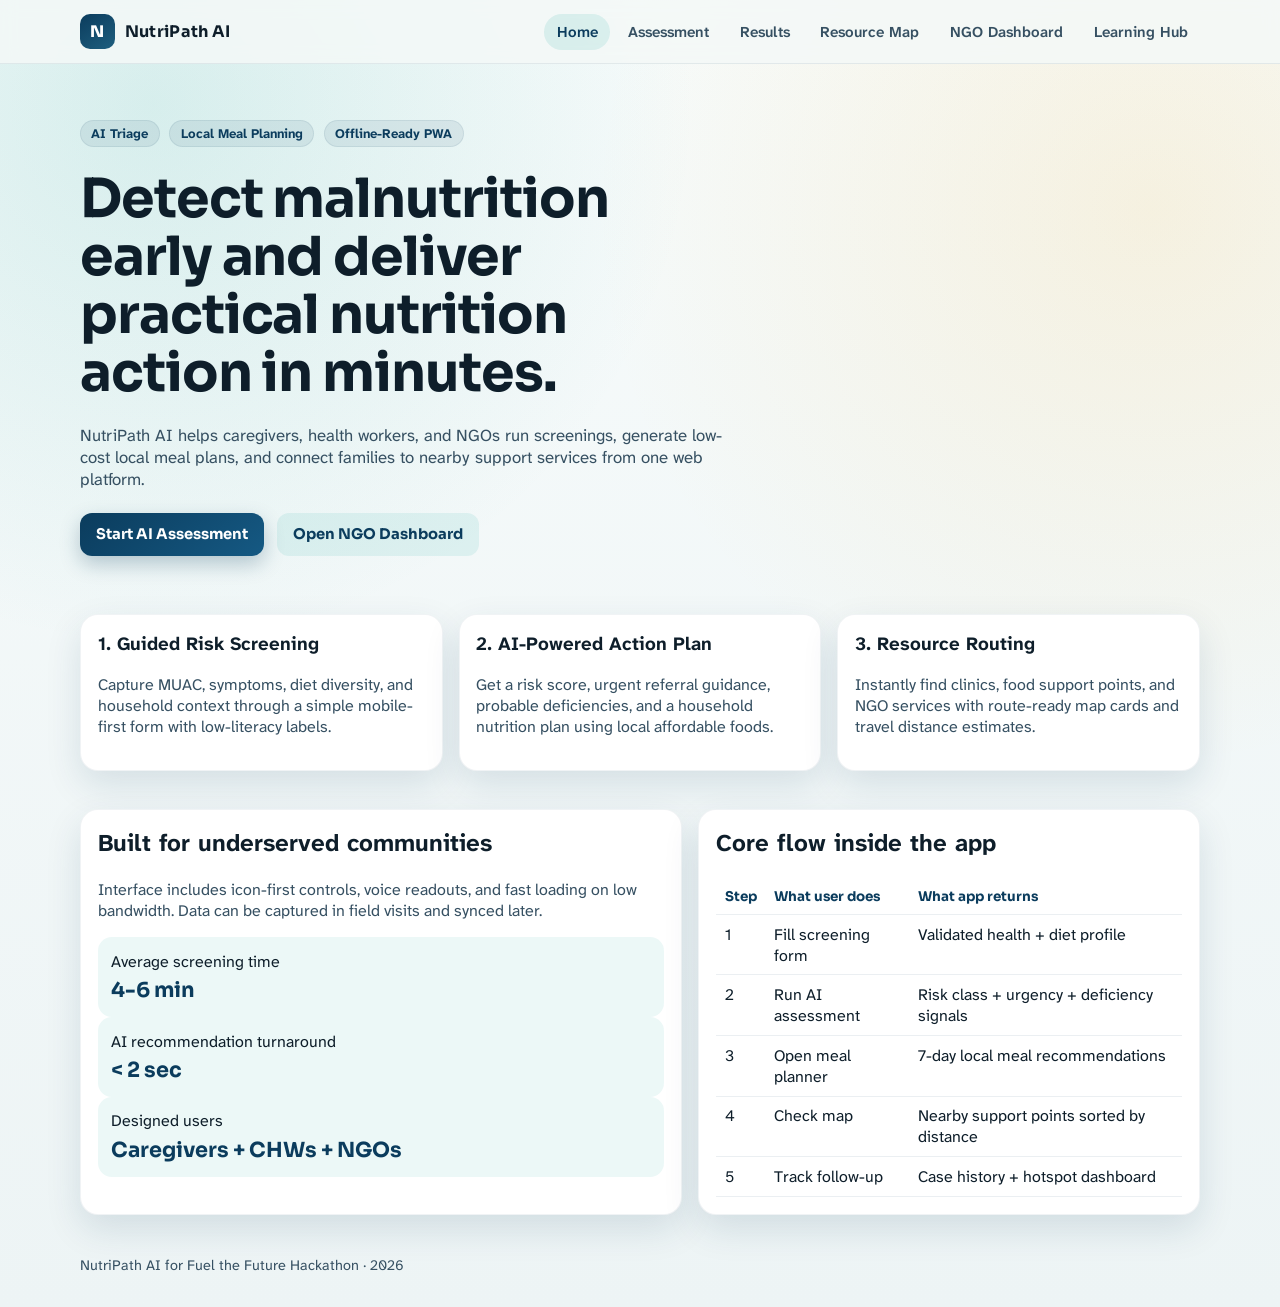
==== index.html @ 965dfe62 "Initial commit: NutriPath AI web app" ====
<!doctype html>
<html lang="en">
  <head>
    <meta charset="UTF-8" />
    <meta name="viewport" content="width=device-width, initial-scale=1.0" />
    <meta name="theme-color" content="#0b3c5d" />
    <title>NutriPath AI | Fuel the Future</title>
    <link rel="manifest" href="./manifest.webmanifest" />
    <link rel="stylesheet" href="./styles.css" />
  </head>
  <body data-page="home">
    <header class="topbar">
      <div class="container nav">
        <a class="brand" href="./index.html">
          <span class="brand-mark">N</span>
          <span>NutriPath AI</span>
        </a>
        <nav class="nav-links" aria-label="Primary navigation">
          <a class="nav-link" data-nav="home" href="./index.html">Home</a>
          <a class="nav-link" data-nav="assessment" href="./assessment.html">Assessment</a>
          <a class="nav-link" data-nav="results" href="./results.html">Results</a>
          <a class="nav-link" data-nav="map" href="./map.html">Resource Map</a>
          <a class="nav-link" data-nav="dashboard" href="./dashboard.html">NGO Dashboard</a>
          <a class="nav-link" data-nav="learn" href="./learn.html">Learning Hub</a>
        </nav>
      </div>
    </header>

    <main class="container">
      <section class="hero">
        <div class="badges">
          <span class="badge">AI Triage</span>
          <span class="badge">Local Meal Planning</span>
          <span class="badge">Offline-Ready PWA</span>
        </div>
        <h1>Detect malnutrition early and deliver practical nutrition action in minutes.</h1>
        <p>
          NutriPath AI helps caregivers, health workers, and NGOs run screenings, generate low-cost local meal
          plans, and connect families to nearby support services from one web platform.
        </p>
        <div class="cta-row">
          <a class="btn btn-primary" href="./assessment.html">Start AI Assessment</a>
          <a class="btn btn-secondary" href="./dashboard.html">Open NGO Dashboard</a>
        </div>
      </section>

      <section class="section grid-3">
        <article class="card feature-card">
          <h3>1. Guided Risk Screening</h3>
          <p>
            Capture MUAC, symptoms, diet diversity, and household context through a simple mobile-first form with low-literacy labels.
          </p>
        </article>
        <article class="card feature-card">
          <h3>2. AI-Powered Action Plan</h3>
          <p>
            Get a risk score, urgent referral guidance, probable deficiencies, and a household nutrition plan using local affordable foods.
          </p>
        </article>
        <article class="card feature-card">
          <h3>3. Resource Routing</h3>
          <p>
            Instantly find clinics, food support points, and NGO services with route-ready map cards and travel distance estimates.
          </p>
        </article>
      </section>

      <section class="section grid-2">
        <article class="card">
          <h2>Built for underserved communities</h2>
          <p class="subtle">
            Interface includes icon-first controls, voice readouts, and fast loading on low bandwidth. Data can be captured in field visits and synced later.
          </p>
          <div class="kpi">
            <span>Average screening time</span>
            <strong>4-6 min</strong>
          </div>
          <div class="kpi">
            <span>AI recommendation turnaround</span>
            <strong>&lt; 2 sec</strong>
          </div>
          <div class="kpi">
            <span>Designed users</span>
            <strong>Caregivers + CHWs + NGOs</strong>
          </div>
        </article>

        <article class="card">
          <h2>Core flow inside the app</h2>
          <table class="table" aria-label="Core app flow">
            <thead>
              <tr>
                <th>Step</th>
                <th>What user does</th>
                <th>What app returns</th>
              </tr>
            </thead>
            <tbody>
              <tr>
                <td>1</td>
                <td>Fill screening form</td>
                <td>Validated health + diet profile</td>
              </tr>
              <tr>
                <td>2</td>
                <td>Run AI assessment</td>
                <td>Risk class + urgency + deficiency signals</td>
              </tr>
              <tr>
                <td>3</td>
                <td>Open meal planner</td>
                <td>7-day local meal recommendations</td>
              </tr>
              <tr>
                <td>4</td>
                <td>Check map</td>
                <td>Nearby support points sorted by distance</td>
              </tr>
              <tr>
                <td>5</td>
                <td>Track follow-up</td>
                <td>Case history + hotspot dashboard</td>
              </tr>
            </tbody>
          </table>
        </article>
      </section>
    </main>

    <footer class="container footer">NutriPath AI for Fuel the Future Hackathon · <span id="year"></span></footer>

    <script src="./app.js"></script>
  </body>
</html>
---- styles.css ----
@import url('https://fonts.googleapis.com/css2?family=Sora:wght@400;600;700;800&family=Atkinson+Hyperlegible+Next:wght@400;500;700&display=swap');

:root {
  --bg: #f4f8f7;
  --surface: #ffffff;
  --ink: #0e1e2a;
  --ink-soft: #365062;
  --primary: #0b3c5d;
  --accent: #17a398;
  --warn: #f4b942;
  --danger: #e63946;
  --success: #11825f;
  --radius-lg: 18px;
  --radius-md: 12px;
  --shadow: 0 14px 36px rgba(11, 60, 93, 0.12);
}

* {
  box-sizing: border-box;
}

body {
  margin: 0;
  font-family: "Atkinson Hyperlegible Next", sans-serif;
  background:
    radial-gradient(circle at 12% 8%, rgba(23, 163, 152, 0.14), transparent 33%),
    radial-gradient(circle at 90% 16%, rgba(244, 185, 66, 0.14), transparent 35%),
    linear-gradient(180deg, #f7fbfb 0%, #edf4f5 100%);
  color: var(--ink);
  min-height: 100vh;
}

a {
  color: inherit;
  text-decoration: none;
}

img {
  max-width: 100%;
}

.container {
  width: min(1120px, 92vw);
  margin: 0 auto;
}

.topbar {
  position: sticky;
  top: 0;
  z-index: 20;
  backdrop-filter: blur(8px);
  background: rgba(244, 248, 247, 0.86);
  border-bottom: 1px solid rgba(11, 60, 93, 0.08);
}

.nav {
  display: flex;
  align-items: center;
  justify-content: space-between;
  padding: 0.85rem 0;
  gap: 1rem;
}

.brand {
  display: flex;
  align-items: center;
  gap: 0.6rem;
  font-family: Sora, sans-serif;
  font-weight: 700;
  letter-spacing: 0.02em;
}

.brand-mark {
  width: 35px;
  height: 35px;
  border-radius: 10px;
  background: linear-gradient(145deg, var(--primary), #1f5f7f);
  display: grid;
  place-items: center;
  color: #fff;
  font-weight: 800;
}

.nav-links {
  display: flex;
  gap: 0.35rem;
  flex-wrap: wrap;
}

.nav-link {
  padding: 0.5rem 0.78rem;
  border-radius: 999px;
  color: var(--ink-soft);
  font-weight: 600;
  font-size: 0.94rem;
}

.nav-link.active,
.nav-link:hover {
  background: rgba(23, 163, 152, 0.12);
  color: var(--primary);
}

.hero {
  padding: 3.5rem 0 2.4rem;
  display: grid;
  gap: 1.4rem;
}

.hero h1,
.page-title {
  font-family: Sora, sans-serif;
  line-height: 1.08;
  margin: 0;
  letter-spacing: -0.02em;
}

.hero h1 {
  font-size: clamp(2rem, 4.2vw, 3.4rem);
  max-width: 16ch;
}

.hero p {
  font-size: 1.05rem;
  color: var(--ink-soft);
  margin: 0;
  max-width: 60ch;
}

.cta-row {
  display: flex;
  gap: 0.8rem;
  flex-wrap: wrap;
}

.btn {
  border: 0;
  cursor: pointer;
  display: inline-flex;
  align-items: center;
  justify-content: center;
  gap: 0.45rem;
  border-radius: 12px;
  padding: 0.8rem 1rem;
  font-weight: 700;
  font-family: Sora, sans-serif;
  font-size: 0.92rem;
  transition: transform 0.16s ease, box-shadow 0.16s ease;
}

.btn:hover {
  transform: translateY(-1px);
}

.btn-primary {
  background: linear-gradient(140deg, var(--primary), #155983);
  color: #fff;
  box-shadow: 0 8px 20px rgba(11, 60, 93, 0.26);
}

.btn-secondary {
  background: rgba(23, 163, 152, 0.1);
  color: var(--primary);
}

.btn-danger {
  background: var(--danger);
  color: #fff;
}

.badges {
  display: flex;
  gap: 0.6rem;
  flex-wrap: wrap;
}

.badge {
  background: rgba(11, 60, 93, 0.08);
  color: var(--primary);
  border: 1px solid rgba(11, 60, 93, 0.08);
  border-radius: 999px;
  padding: 0.25rem 0.65rem;
  font-size: 0.82rem;
  font-weight: 700;
}

.grid-3 {
  display: grid;
  grid-template-columns: repeat(3, minmax(0, 1fr));
  gap: 1rem;
}

.grid-2 {
  display: grid;
  grid-template-columns: 1.2fr 1fr;
  gap: 1rem;
}

.card {
  background: var(--surface);
  border-radius: var(--radius-lg);
  padding: 1.05rem;
  box-shadow: var(--shadow);
  border: 1px solid rgba(11, 60, 93, 0.06);
}

.feature-card h3,
h2,
h3,
h4 {
  margin-top: 0;
}

.feature-card p,
.small-text,
.subtle {
  color: var(--ink-soft);
}

.kpi {
  display: grid;
  gap: 0.35rem;
  border-radius: 14px;
  padding: 0.85rem;
  background: rgba(23, 163, 152, 0.08);
}

.kpi strong {
  font-family: Sora, sans-serif;
  font-size: 1.3rem;
  color: var(--primary);
}

.section {
  padding: 1.2rem 0;
}

.page-header {
  padding: 2.2rem 0 0.8rem;
}

.page-title {
  font-size: clamp(1.7rem, 3.2vw, 2.4rem);
}

.page-desc {
  color: var(--ink-soft);
  max-width: 62ch;
}

.form-grid {
  display: grid;
  grid-template-columns: repeat(2, minmax(0, 1fr));
  gap: 0.9rem;
}

.field {
  display: grid;
  gap: 0.35rem;
}

.field label {
  font-weight: 700;
  color: var(--primary);
}

input,
select,
textarea {
  width: 100%;
  border-radius: 10px;
  border: 1px solid rgba(11, 60, 93, 0.18);
  background: #fff;
  padding: 0.62rem 0.75rem;
  font: inherit;
  color: var(--ink);
}

input:focus,
select:focus,
textarea:focus {
  outline: 2px solid rgba(23, 163, 152, 0.26);
  border-color: var(--accent);
}

.checkbox-grid {
  display: grid;
  grid-template-columns: repeat(3, minmax(0, 1fr));
  gap: 0.45rem;
}

.checkbox-item {
  display: flex;
  align-items: center;
  gap: 0.45rem;
  border: 1px solid rgba(11, 60, 93, 0.12);
  border-radius: 10px;
  padding: 0.5rem;
  background: #fff;
}

.checkbox-item input {
  width: auto;
}

.progress {
  height: 10px;
  border-radius: 999px;
  background: rgba(11, 60, 93, 0.1);
  overflow: hidden;
}

.progress > span {
  display: block;
  height: 100%;
  border-radius: inherit;
  background: linear-gradient(90deg, var(--accent), #34b9ac);
  width: 0;
  transition: width 0.2s ease;
}

.alert {
  border-radius: 12px;
  padding: 0.85rem;
  border: 1px solid rgba(11, 60, 93, 0.1);
}

.alert-danger {
  background: rgba(230, 57, 70, 0.1);
  border-color: rgba(230, 57, 70, 0.3);
}

.alert-warn {
  background: rgba(244, 185, 66, 0.15);
  border-color: rgba(244, 185, 66, 0.35);
}

.alert-success {
  background: rgba(17, 130, 95, 0.1);
  border-color: rgba(17, 130, 95, 0.3);
}

.risk-ring {
  width: 140px;
  aspect-ratio: 1;
  border-radius: 50%;
  display: grid;
  place-items: center;
  margin: 0 auto;
  background:
    radial-gradient(circle closest-side, #fff 78%, transparent 79% 100%),
    conic-gradient(var(--ring-color, var(--accent)) calc(var(--ring-progress, 0) * 1%), rgba(11, 60, 93, 0.13) 0);
}

.risk-ring strong {
  font-family: Sora, sans-serif;
  font-size: 1.55rem;
  color: var(--primary);
}

.table {
  width: 100%;
  border-collapse: collapse;
}

.table th,
.table td {
  padding: 0.55rem;
  text-align: left;
  border-bottom: 1px solid rgba(11, 60, 93, 0.08);
  vertical-align: top;
}

.table th {
  color: var(--primary);
  font-family: Sora, sans-serif;
  font-size: 0.84rem;
}

.map-shell {
  display: grid;
  grid-template-columns: 330px 1fr;
  gap: 1rem;
}

#resource-map {
  height: 500px;
  border-radius: var(--radius-lg);
  overflow: hidden;
  border: 1px solid rgba(11, 60, 93, 0.08);
}

.resource-list {
  display: grid;
  gap: 0.6rem;
  max-height: 500px;
  overflow: auto;
}

.resource-item {
  border: 1px solid rgba(11, 60, 93, 0.1);
  border-radius: 10px;
  padding: 0.7rem;
  background: #fff;
}

.tag {
  display: inline-block;
  font-size: 0.74rem;
  padding: 0.2rem 0.5rem;
  border-radius: 999px;
  background: rgba(23, 163, 152, 0.14);
  color: var(--primary);
  margin-right: 0.3rem;
}

.metric-grid {
  display: grid;
  grid-template-columns: repeat(4, minmax(0, 1fr));
  gap: 0.75rem;
}

.metric {
  background: #fff;
  border-radius: 12px;
  padding: 0.8rem;
  border: 1px solid rgba(11, 60, 93, 0.08);
}

.metric span {
  color: var(--ink-soft);
  font-size: 0.84rem;
}

.metric strong {
  display: block;
  margin-top: 0.2rem;
  font-family: Sora, sans-serif;
  color: var(--primary);
  font-size: 1.35rem;
}

.lesson-grid {
  display: grid;
  grid-template-columns: repeat(3, minmax(0, 1fr));
  gap: 1rem;
}

.lesson-card {
  border-radius: 14px;
  padding: 1rem;
  border: 1px solid rgba(11, 60, 93, 0.1);
  background: #fff;
}

.footer {
  padding: 1.4rem 0 2rem;
  color: var(--ink-soft);
  font-size: 0.9rem;
}

.hide {
  display: none !important;
}

@media (max-width: 980px) {
  .grid-3,
  .lesson-grid,
  .metric-grid,
  .checkbox-grid,
  .form-grid {
    grid-template-columns: repeat(2, minmax(0, 1fr));
  }

  .grid-2,
  .map-shell {
    grid-template-columns: 1fr;
  }

  #resource-map {
    height: 380px;
  }
}

@media (max-width: 680px) {
  .grid-3,
  .lesson-grid,
  .metric-grid,
  .checkbox-grid,
  .form-grid {
    grid-template-columns: 1fr;
  }

  .hero {
    padding-top: 2.5rem;
  }

  .nav {
    align-items: flex-start;
    flex-direction: column;
  }

  .nav-links {
    width: 100%;
    overflow-x: auto;
    padding-bottom: 0.2rem;
    flex-wrap: nowrap;
  }
}
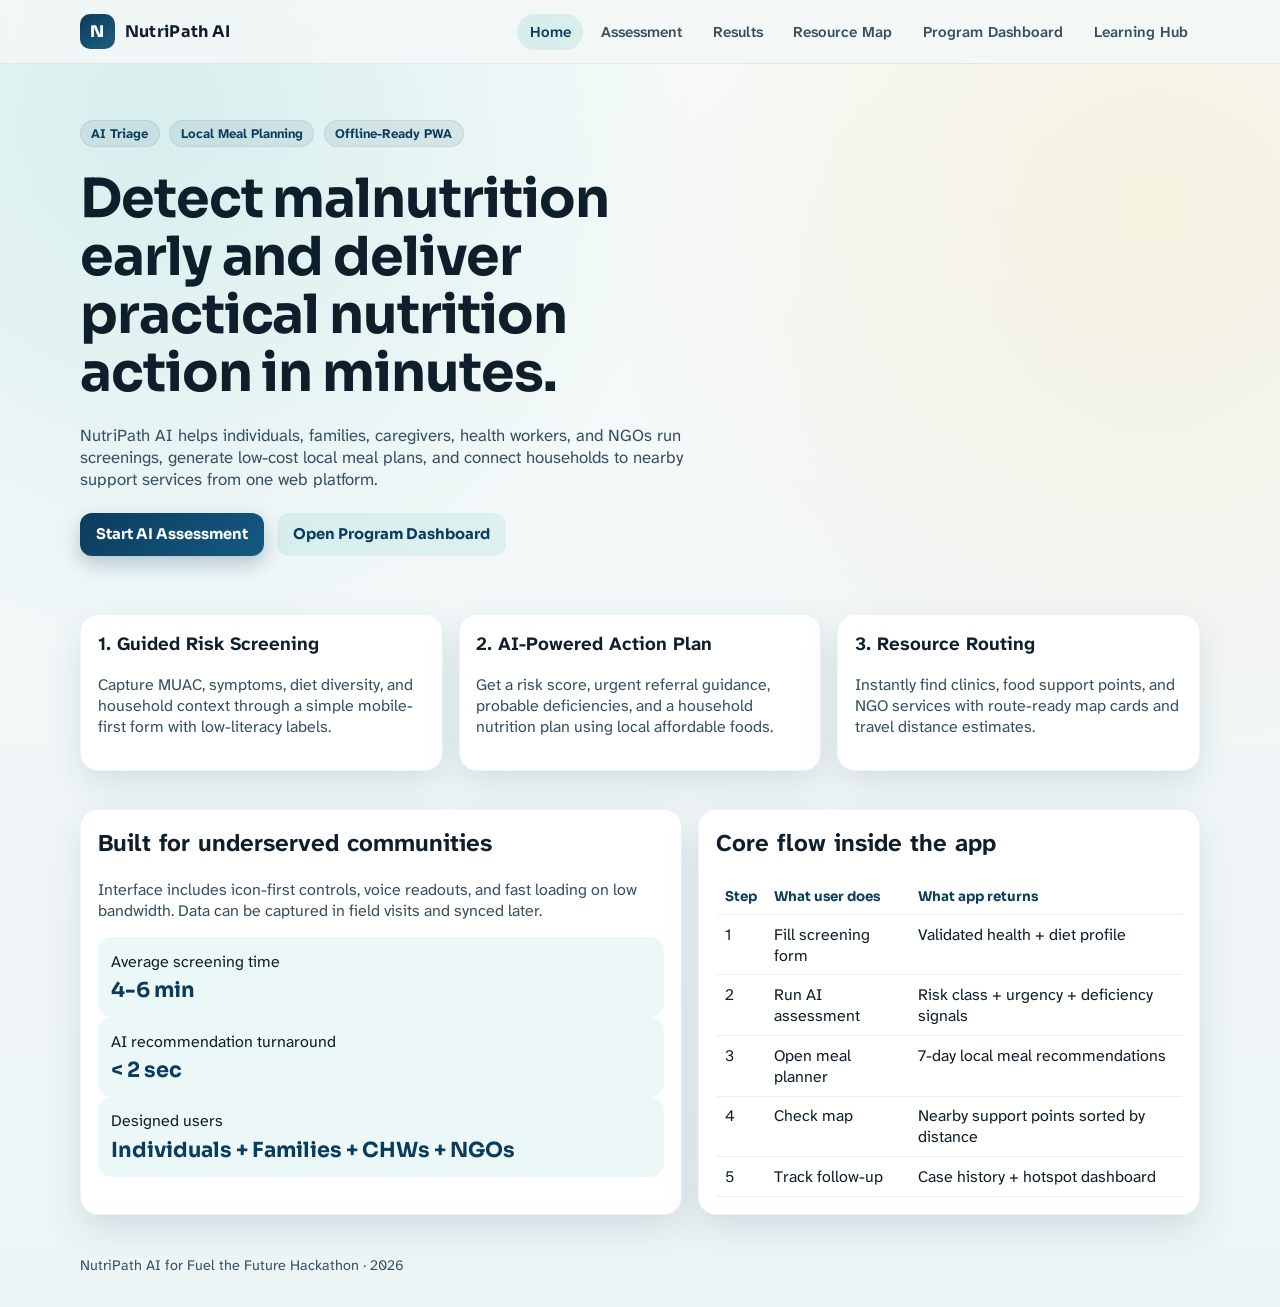
==== commit 09bec499: "Make app clearly inclusive for individuals/families + rename dashboard copy" ====
--- a/index.html
+++ b/index.html
@@ -20,7 +20,7 @@
           <a class="nav-link" data-nav="assessment" href="./assessment.html">Assessment</a>
           <a class="nav-link" data-nav="results" href="./results.html">Results</a>
           <a class="nav-link" data-nav="map" href="./map.html">Resource Map</a>
-          <a class="nav-link" data-nav="dashboard" href="./dashboard.html">NGO Dashboard</a>
+          <a class="nav-link" data-nav="dashboard" href="./dashboard.html">Program Dashboard</a>
           <a class="nav-link" data-nav="learn" href="./learn.html">Learning Hub</a>
         </nav>
       </div>
@@ -35,12 +35,12 @@
         </div>
         <h1>Detect malnutrition early and deliver practical nutrition action in minutes.</h1>
         <p>
-          NutriPath AI helps caregivers, health workers, and NGOs run screenings, generate low-cost local meal
-          plans, and connect families to nearby support services from one web platform.
+          NutriPath AI helps individuals, families, caregivers, health workers, and NGOs run screenings, generate
+          low-cost local meal plans, and connect households to nearby support services from one web platform.
         </p>
         <div class="cta-row">
           <a class="btn btn-primary" href="./assessment.html">Start AI Assessment</a>
-          <a class="btn btn-secondary" href="./dashboard.html">Open NGO Dashboard</a>
+          <a class="btn btn-secondary" href="./dashboard.html">Open Program Dashboard</a>
         </div>
       </section>
 
@@ -81,7 +81,7 @@
           </div>
           <div class="kpi">
             <span>Designed users</span>
-            <strong>Caregivers + CHWs + NGOs</strong>
+            <strong>Individuals + Families + CHWs + NGOs</strong>
           </div>
         </article>
 
--- a/styles.css
+++ b/styles.css
@@ -28,6 +28,7 @@
     linear-gradient(180deg, #f7fbfb 0%, #edf4f5 100%);
   color: var(--ink);
   min-height: 100vh;
+  overflow-x: hidden;
 }
 
 a {
@@ -40,7 +41,7 @@
 }
 
 .container {
-  width: min(1120px, 92vw);
+  width: min(1120px, calc(100% - 2.2rem));
   margin: 0 auto;
 }
 
@@ -232,7 +233,7 @@
 }
 
 .section {
-  padding: 1.2rem 0;
+  padding-block: 1.2rem;
 }
 
 .page-header {
@@ -257,6 +258,7 @@
 .field {
   display: grid;
   gap: 0.35rem;
+  min-width: 0;
 }
 
 .field label {
@@ -276,6 +278,10 @@
   color: var(--ink);
 }
 
+input[list]::-webkit-calendar-picker-indicator {
+  opacity: 0.72;
+}
+
 input:focus,
 select:focus,
 textarea:focus {
@@ -287,6 +293,21 @@
   display: grid;
   grid-template-columns: repeat(3, minmax(0, 1fr));
   gap: 0.45rem;
+}
+
+.scroll-grid {
+  max-height: 330px;
+  overflow: auto;
+  padding-right: 0.35rem;
+}
+
+.search-row {
+  margin: 0.55rem 0 0.7rem;
+}
+
+.field-hint {
+  font-size: 0.82rem;
+  color: var(--ink-soft);
 }
 
 .checkbox-item {
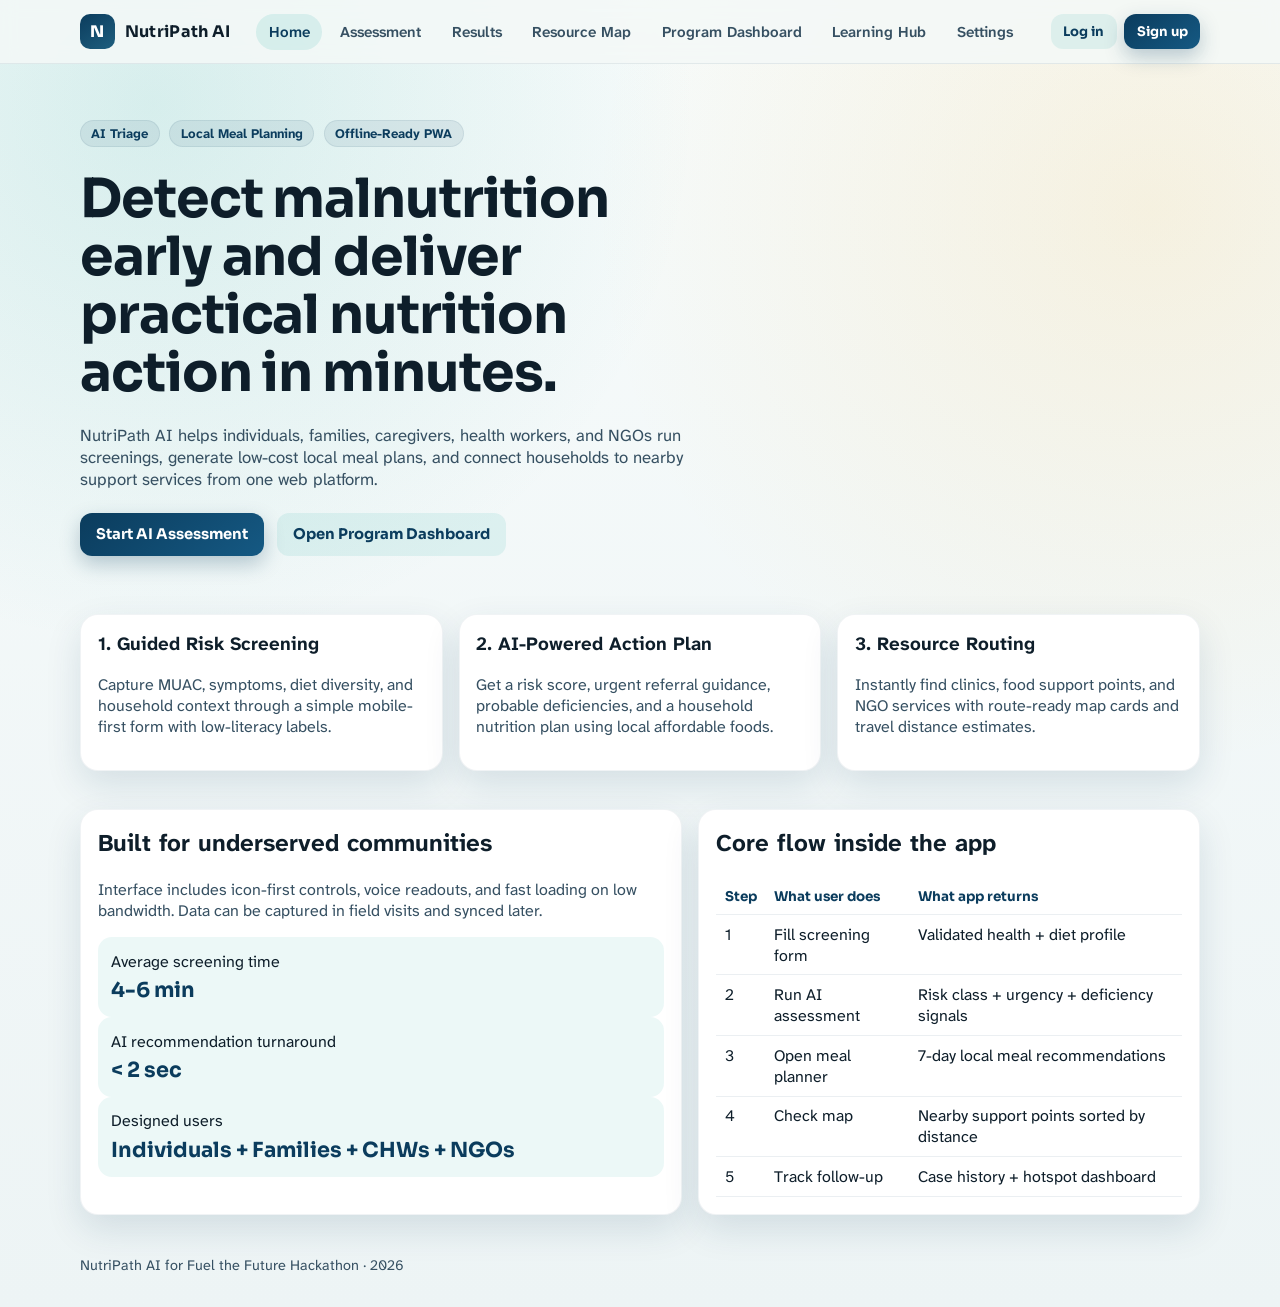
==== commit 740dc5b6: "Fix full language translation across UI and dynamic content" ====
--- a/index.html
+++ b/index.html
@@ -8,7 +8,7 @@
     <link rel="manifest" href="./manifest.webmanifest" />
     <link rel="stylesheet" href="./styles.css" />
   </head>
-  <body data-page="home">
+  <body data-page="home" data-title-key="title_home">
     <header class="topbar">
       <div class="container nav">
         <a class="brand" href="./index.html">
@@ -29,37 +29,37 @@
     <main class="container">
       <section class="hero">
         <div class="badges">
-          <span class="badge">AI Triage</span>
-          <span class="badge">Local Meal Planning</span>
-          <span class="badge">Offline-Ready PWA</span>
+          <span class="badge" data-i18n="home_badge_triage">AI Triage</span>
+          <span class="badge" data-i18n="home_badge_meal">Local Meal Planning</span>
+          <span class="badge" data-i18n="home_badge_offline">Offline-Ready PWA</span>
         </div>
-        <h1>Detect malnutrition early and deliver practical nutrition action in minutes.</h1>
-        <p>
+        <h1 data-i18n="home_hero_title">Detect malnutrition early and deliver practical nutrition action in minutes.</h1>
+        <p data-i18n="home_hero_desc">
           NutriPath AI helps individuals, families, caregivers, health workers, and NGOs run screenings, generate
           low-cost local meal plans, and connect households to nearby support services from one web platform.
         </p>
         <div class="cta-row">
-          <a class="btn btn-primary" href="./assessment.html">Start AI Assessment</a>
-          <a class="btn btn-secondary" href="./dashboard.html">Open Program Dashboard</a>
+          <a class="btn btn-primary" href="./assessment.html" data-i18n="home_cta_assessment">Start AI Assessment</a>
+          <a class="btn btn-secondary" href="./dashboard.html" data-i18n="home_cta_dashboard">Open Program Dashboard</a>
         </div>
       </section>
 
       <section class="section grid-3">
         <article class="card feature-card">
-          <h3>1. Guided Risk Screening</h3>
-          <p>
+          <h3 data-i18n="home_feature1_title">1. Guided Risk Screening</h3>
+          <p data-i18n="home_feature1_desc">
             Capture MUAC, symptoms, diet diversity, and household context through a simple mobile-first form with low-literacy labels.
           </p>
         </article>
         <article class="card feature-card">
-          <h3>2. AI-Powered Action Plan</h3>
-          <p>
+          <h3 data-i18n="home_feature2_title">2. AI-Powered Action Plan</h3>
+          <p data-i18n="home_feature2_desc">
             Get a risk score, urgent referral guidance, probable deficiencies, and a household nutrition plan using local affordable foods.
           </p>
         </article>
         <article class="card feature-card">
-          <h3>3. Resource Routing</h3>
-          <p>
+          <h3 data-i18n="home_feature3_title">3. Resource Routing</h3>
+          <p data-i18n="home_feature3_desc">
             Instantly find clinics, food support points, and NGO services with route-ready map cards and travel distance estimates.
           </p>
         </article>
@@ -67,59 +67,59 @@
 
       <section class="section grid-2">
         <article class="card">
-          <h2>Built for underserved communities</h2>
-          <p class="subtle">
+          <h2 data-i18n="home_built_title">Built for underserved communities</h2>
+          <p class="subtle" data-i18n="home_built_desc">
             Interface includes icon-first controls, voice readouts, and fast loading on low bandwidth. Data can be captured in field visits and synced later.
           </p>
           <div class="kpi">
-            <span>Average screening time</span>
+            <span data-i18n="home_kpi_time">Average screening time</span>
             <strong>4-6 min</strong>
           </div>
           <div class="kpi">
-            <span>AI recommendation turnaround</span>
+            <span data-i18n="home_kpi_turnaround">AI recommendation turnaround</span>
             <strong>&lt; 2 sec</strong>
           </div>
           <div class="kpi">
-            <span>Designed users</span>
-            <strong>Individuals + Families + CHWs + NGOs</strong>
+            <span data-i18n="home_kpi_users_label">Designed users</span>
+            <strong data-i18n="home_kpi_users_value">Individuals + Families + CHWs + NGOs</strong>
           </div>
         </article>
 
         <article class="card">
-          <h2>Core flow inside the app</h2>
+          <h2 data-i18n="home_flow_title">Core flow inside the app</h2>
           <table class="table" aria-label="Core app flow">
             <thead>
               <tr>
-                <th>Step</th>
-                <th>What user does</th>
-                <th>What app returns</th>
+                <th data-i18n="home_flow_head_step">Step</th>
+                <th data-i18n="home_flow_head_user">What user does</th>
+                <th data-i18n="home_flow_head_app">What app returns</th>
               </tr>
             </thead>
             <tbody>
               <tr>
                 <td>1</td>
-                <td>Fill screening form</td>
-                <td>Validated health + diet profile</td>
+                <td data-i18n="home_flow_1_user">Fill screening form</td>
+                <td data-i18n="home_flow_1_app">Validated health + diet profile</td>
               </tr>
               <tr>
                 <td>2</td>
-                <td>Run AI assessment</td>
-                <td>Risk class + urgency + deficiency signals</td>
+                <td data-i18n="home_flow_2_user">Run AI assessment</td>
+                <td data-i18n="home_flow_2_app">Risk class + urgency + deficiency signals</td>
               </tr>
               <tr>
                 <td>3</td>
-                <td>Open meal planner</td>
-                <td>7-day local meal recommendations</td>
+                <td data-i18n="home_flow_3_user">Open meal planner</td>
+                <td data-i18n="home_flow_3_app">7-day local meal recommendations</td>
               </tr>
               <tr>
                 <td>4</td>
-                <td>Check map</td>
-                <td>Nearby support points sorted by distance</td>
+                <td data-i18n="home_flow_4_user">Check map</td>
+                <td data-i18n="home_flow_4_app">Nearby support points sorted by distance</td>
               </tr>
               <tr>
                 <td>5</td>
-                <td>Track follow-up</td>
-                <td>Case history + hotspot dashboard</td>
+                <td data-i18n="home_flow_5_user">Track follow-up</td>
+                <td data-i18n="home_flow_5_app">Case history + hotspot dashboard</td>
               </tr>
             </tbody>
           </table>
@@ -127,7 +127,7 @@
       </section>
     </main>
 
-    <footer class="container footer">NutriPath AI for Fuel the Future Hackathon · <span id="year"></span></footer>
+    <footer class="container footer"><span data-i18n="footer_prefix">NutriPath AI for Fuel the Future Hackathon</span> · <span id="year"></span></footer>
 
     <script src="./app.js"></script>
   </body>
--- a/styles.css
+++ b/styles.css
@@ -88,6 +88,23 @@
   flex-wrap: wrap;
 }
 
+.auth-controls {
+  display: flex;
+  gap: 0.45rem;
+  align-items: center;
+  flex-wrap: wrap;
+}
+
+.auth-user {
+  border-radius: 999px;
+  background: rgba(11, 60, 93, 0.08);
+  border: 1px solid rgba(11, 60, 93, 0.08);
+  color: var(--primary);
+  font-weight: 700;
+  padding: 0.36rem 0.7rem;
+  font-size: 0.8rem;
+}
+
 .nav-link {
   padding: 0.5rem 0.78rem;
   border-radius: 999px;
@@ -153,6 +170,11 @@
   transform: translateY(-1px);
 }
 
+.btn-small {
+  padding: 0.55rem 0.78rem;
+  font-size: 0.82rem;
+}
+
 .btn-primary {
   background: linear-gradient(140deg, var(--primary), #155983);
   color: #fff;
@@ -411,6 +433,13 @@
   border: 1px solid rgba(11, 60, 93, 0.08);
 }
 
+#resource-map .leaflet-control-attribution {
+  font-size: 0.66rem;
+  background: rgba(255, 255, 255, 0.72);
+  color: #355266;
+  padding: 0.12rem 0.4rem;
+}
+
 .resource-list {
   display: grid;
   gap: 0.6rem;
@@ -478,6 +507,25 @@
   padding: 1.4rem 0 2rem;
   color: var(--ink-soft);
   font-size: 0.9rem;
+}
+
+.auth-shell {
+  display: grid;
+  gap: 1rem;
+  grid-template-columns: repeat(2, minmax(0, 1fr));
+}
+
+.status-msg {
+  font-size: 0.9rem;
+  margin-top: 0.5rem;
+}
+
+.status-ok {
+  color: var(--success);
+}
+
+.status-err {
+  color: var(--danger);
 }
 
 .hide {
@@ -527,4 +575,12 @@
     padding-bottom: 0.2rem;
     flex-wrap: nowrap;
   }
-}
+
+  .auth-controls {
+    width: 100%;
+  }
+
+  .auth-shell {
+    grid-template-columns: 1fr;
+  }
+}
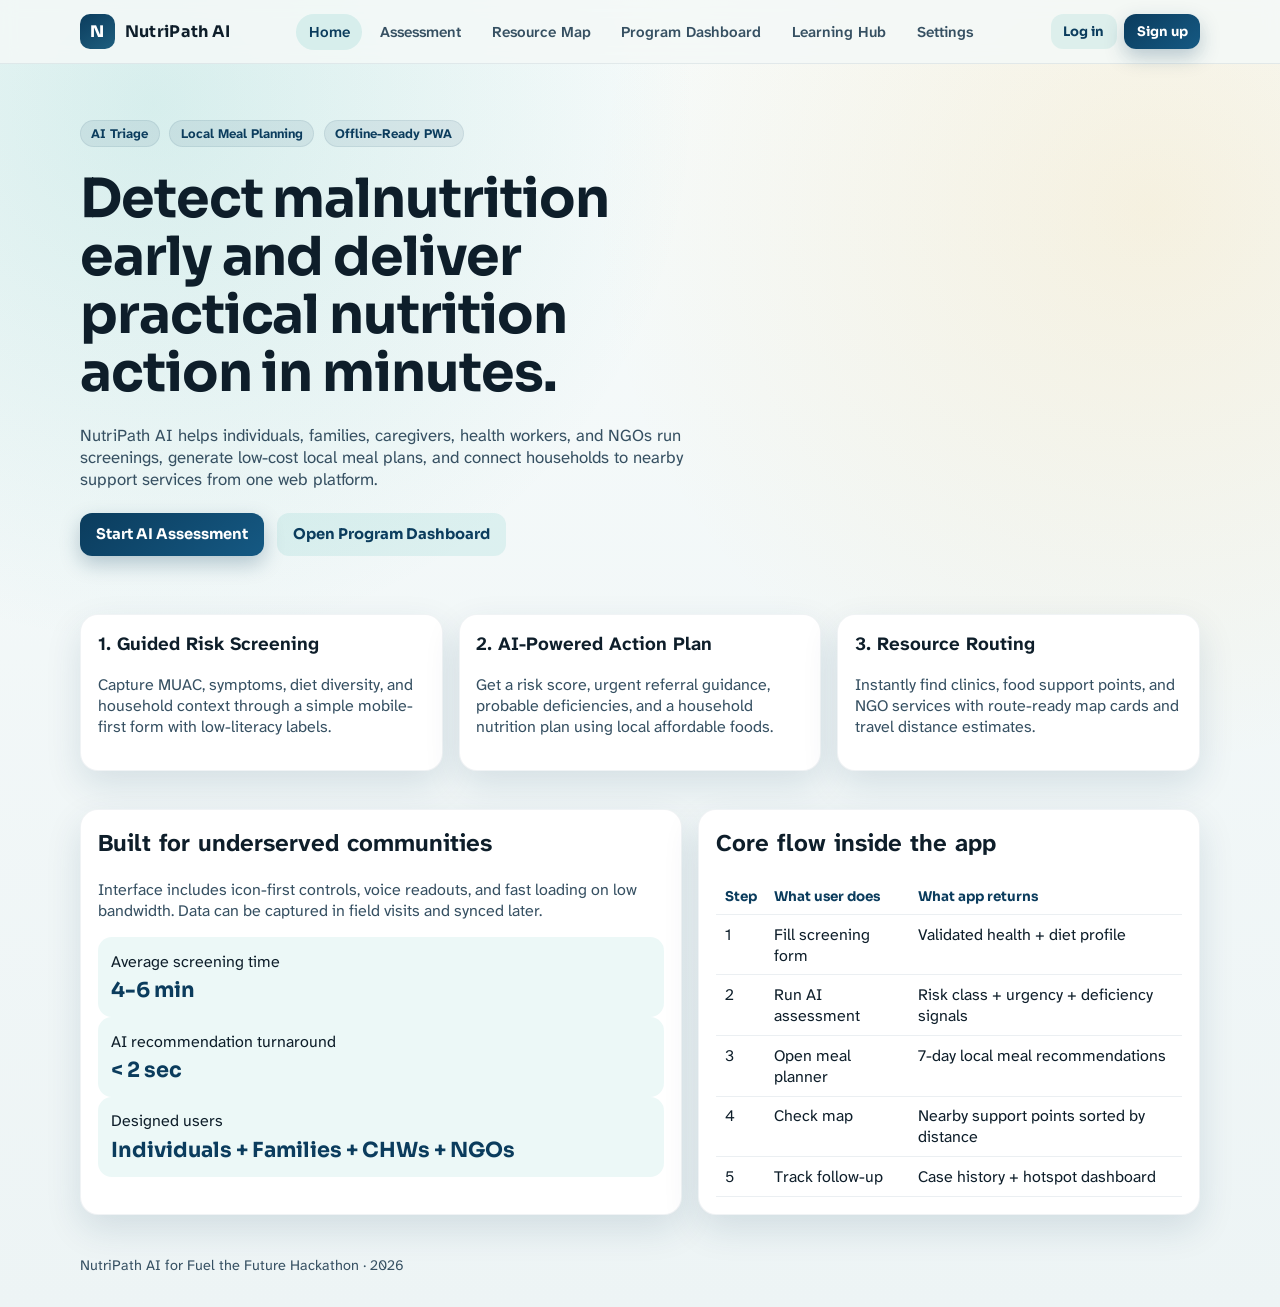
==== commit 822af193: "Merge assessment and results flow, simplify nav, and support inline results" ====
--- a/index.html
+++ b/index.html
@@ -18,7 +18,6 @@
         <nav class="nav-links" aria-label="Primary navigation">
           <a class="nav-link" data-nav="home" href="./index.html">Home</a>
           <a class="nav-link" data-nav="assessment" href="./assessment.html">Assessment</a>
-          <a class="nav-link" data-nav="results" href="./results.html">Results</a>
           <a class="nav-link" data-nav="map" href="./map.html">Resource Map</a>
           <a class="nav-link" data-nav="dashboard" href="./dashboard.html">Program Dashboard</a>
           <a class="nav-link" data-nav="learn" href="./learn.html">Learning Hub</a>
--- a/styles.css
+++ b/styles.css
@@ -288,6 +288,12 @@
   color: var(--primary);
 }
 
+.required-field-label::after {
+  content: " *";
+  color: #e63946;
+  font-weight: 800;
+}
+
 input,
 select,
 textarea {
@@ -327,6 +333,12 @@
   margin: 0.55rem 0 0.7rem;
 }
 
+.inline-search-actions {
+  display: grid;
+  grid-template-columns: 1fr auto;
+  gap: 0.5rem;
+}
+
 .field-hint {
   font-size: 0.82rem;
   color: var(--ink-soft);
@@ -440,6 +452,26 @@
   padding: 0.12rem 0.4rem;
 }
 
+.map-label {
+  background: transparent;
+  border: 0;
+}
+
+.map-label span {
+  display: inline-block;
+  font-size: 0.6rem;
+  font-weight: 700;
+  line-height: 1.2;
+  color: rgba(11, 60, 93, 0.82);
+  font-family: Sora, sans-serif;
+  background: rgba(255, 255, 255, 0.72);
+  border: 1px solid rgba(11, 60, 93, 0.14);
+  border-radius: 999px;
+  padding: 0.08rem 0.32rem;
+  white-space: nowrap;
+  text-transform: none;
+}
+
 .resource-list {
   display: grid;
   gap: 0.6rem;
@@ -501,6 +533,62 @@
   padding: 1rem;
   border: 1px solid rgba(11, 60, 93, 0.1);
   background: #fff;
+}
+
+.selected-foods {
+  display: flex;
+  flex-wrap: wrap;
+  gap: 0.45rem;
+  margin-top: 0.7rem;
+}
+
+.selected-food-chip {
+  display: inline-flex;
+  align-items: center;
+  gap: 0.35rem;
+  border: 1px solid rgba(11, 60, 93, 0.12);
+  border-radius: 999px;
+  padding: 0.25rem 0.55rem;
+  background: rgba(23, 163, 152, 0.08);
+  color: var(--primary);
+  font-size: 0.82rem;
+  font-weight: 700;
+}
+
+.selected-food-chip button {
+  border: 0;
+  background: transparent;
+  color: var(--primary);
+  cursor: pointer;
+  font-weight: 800;
+  line-height: 1;
+  padding: 0;
+}
+
+#hub-food-results .card {
+  box-shadow: none;
+}
+
+#hub-food-results ul {
+  margin: 0.45rem 0 0;
+  padding-left: 1.1rem;
+  display: grid;
+  gap: 0.4rem;
+}
+
+.meal-idea-item {
+  background: rgba(23, 163, 152, 0.06);
+  border: 1px solid rgba(11, 60, 93, 0.1);
+  border-radius: 10px;
+  padding: 0.55rem 0.65rem;
+  list-style: none;
+}
+
+.meal-idea-name {
+  display: block;
+  font-family: Sora, sans-serif;
+  color: var(--primary);
+  margin-bottom: 0.2rem;
 }
 
 .footer {
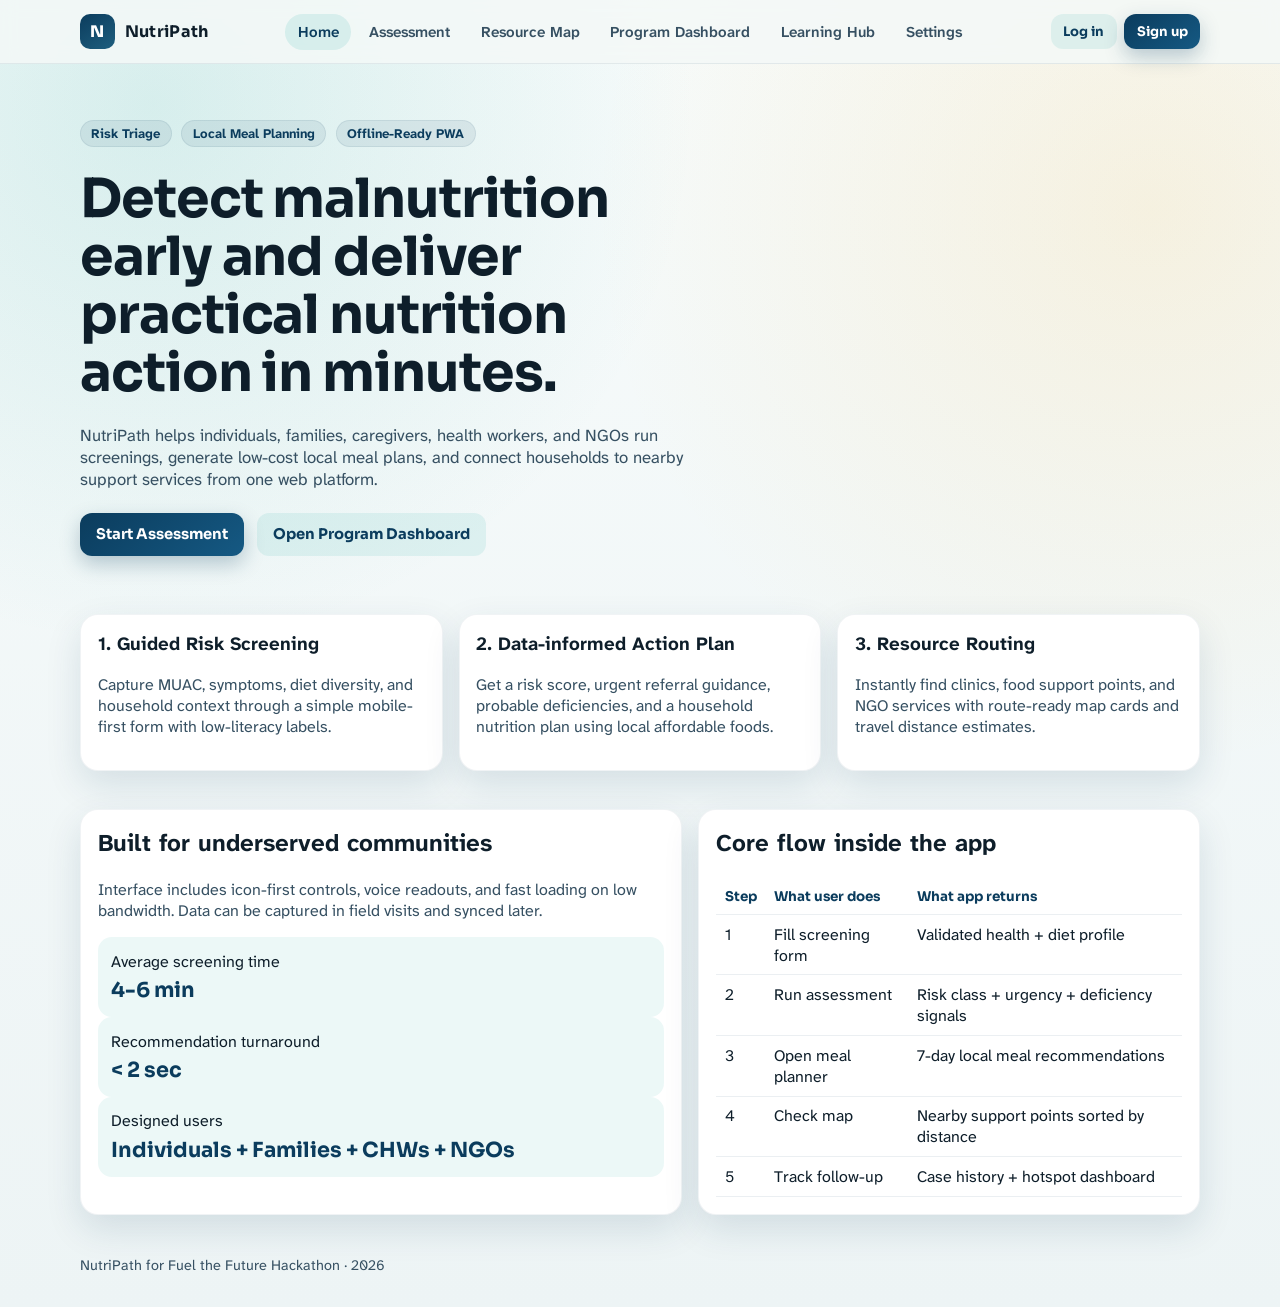
==== commit 253825be: "Remove AI branding and rebrand app to NutriPath" ====
--- a/index.html
+++ b/index.html
@@ -1,133 +1,133 @@
 <!doctype html>
 <html lang="en">
-  <head>
-    <meta charset="UTF-8" />
-    <meta name="viewport" content="width=device-width, initial-scale=1.0" />
-    <meta name="theme-color" content="#0b3c5d" />
-    <title>NutriPath AI | Fuel the Future</title>
-    <link rel="manifest" href="./manifest.webmanifest" />
-    <link rel="stylesheet" href="./styles.css" />
-  </head>
-  <body data-page="home" data-title-key="title_home">
-    <header class="topbar">
-      <div class="container nav">
-        <a class="brand" href="./index.html">
-          <span class="brand-mark">N</span>
-          <span>NutriPath AI</span>
-        </a>
-        <nav class="nav-links" aria-label="Primary navigation">
-          <a class="nav-link" data-nav="home" href="./index.html">Home</a>
-          <a class="nav-link" data-nav="assessment" href="./assessment.html">Assessment</a>
-          <a class="nav-link" data-nav="map" href="./map.html">Resource Map</a>
-          <a class="nav-link" data-nav="dashboard" href="./dashboard.html">Program Dashboard</a>
-          <a class="nav-link" data-nav="learn" href="./learn.html">Learning Hub</a>
-        </nav>
-      </div>
-    </header>
+ <head>
+ <meta charset="UTF-8" />
+ <meta name="viewport" content="width=device-width, initial-scale=1.0" />
+ <meta name="theme-color" content="#0b3c5d" />
+ <title>NutriPath | Fuel the Future</title>
+ <link rel="manifest" href="./manifest.webmanifest" />
+ <link rel="stylesheet" href="./styles.css" />
+ </head>
+ <body data-page="home" data-title-key="title_home">
+ <header class="topbar">
+ <div class="container nav">
+ <a class="brand" href="./index.html">
+ <span class="brand-mark">N</span>
+ <span>NutriPath</span>
+ </a>
+ <nav class="nav-links" aria-label="Primary navigation">
+ <a class="nav-link" data-nav="home" href="./index.html">Home</a>
+ <a class="nav-link" data-nav="assessment" href="./assessment.html">Assessment</a>
+ <a class="nav-link" data-nav="map" href="./map.html">Resource Map</a>
+ <a class="nav-link" data-nav="dashboard" href="./dashboard.html">Program Dashboard</a>
+ <a class="nav-link" data-nav="learn" href="./learn.html">Learning Hub</a>
+ </nav>
+ </div>
+ </header>
 
-    <main class="container">
-      <section class="hero">
-        <div class="badges">
-          <span class="badge" data-i18n="home_badge_triage">AI Triage</span>
-          <span class="badge" data-i18n="home_badge_meal">Local Meal Planning</span>
-          <span class="badge" data-i18n="home_badge_offline">Offline-Ready PWA</span>
-        </div>
-        <h1 data-i18n="home_hero_title">Detect malnutrition early and deliver practical nutrition action in minutes.</h1>
-        <p data-i18n="home_hero_desc">
-          NutriPath AI helps individuals, families, caregivers, health workers, and NGOs run screenings, generate
-          low-cost local meal plans, and connect households to nearby support services from one web platform.
-        </p>
-        <div class="cta-row">
-          <a class="btn btn-primary" href="./assessment.html" data-i18n="home_cta_assessment">Start AI Assessment</a>
-          <a class="btn btn-secondary" href="./dashboard.html" data-i18n="home_cta_dashboard">Open Program Dashboard</a>
-        </div>
-      </section>
+ <main class="container">
+ <section class="hero">
+ <div class="badges">
+ <span class="badge" data-i18n="home_badge_triage">Risk Triage</span>
+ <span class="badge" data-i18n="home_badge_meal">Local Meal Planning</span>
+ <span class="badge" data-i18n="home_badge_offline">Offline-Ready PWA</span>
+ </div>
+ <h1 data-i18n="home_hero_title">Detect malnutrition early and deliver practical nutrition action in minutes.</h1>
+ <p data-i18n="home_hero_desc">
+ NutriPath helps individuals, families, caregivers, health workers, and NGOs run screenings, generate
+ low-cost local meal plans, and connect households to nearby support services from one web platform.
+ </p>
+ <div class="cta-row">
+ <a class="btn btn-primary" href="./assessment.html" data-i18n="home_cta_assessment">Start Assessment</a>
+ <a class="btn btn-secondary" href="./dashboard.html" data-i18n="home_cta_dashboard">Open Program Dashboard</a>
+ </div>
+ </section>
 
-      <section class="section grid-3">
-        <article class="card feature-card">
-          <h3 data-i18n="home_feature1_title">1. Guided Risk Screening</h3>
-          <p data-i18n="home_feature1_desc">
-            Capture MUAC, symptoms, diet diversity, and household context through a simple mobile-first form with low-literacy labels.
-          </p>
-        </article>
-        <article class="card feature-card">
-          <h3 data-i18n="home_feature2_title">2. AI-Powered Action Plan</h3>
-          <p data-i18n="home_feature2_desc">
-            Get a risk score, urgent referral guidance, probable deficiencies, and a household nutrition plan using local affordable foods.
-          </p>
-        </article>
-        <article class="card feature-card">
-          <h3 data-i18n="home_feature3_title">3. Resource Routing</h3>
-          <p data-i18n="home_feature3_desc">
-            Instantly find clinics, food support points, and NGO services with route-ready map cards and travel distance estimates.
-          </p>
-        </article>
-      </section>
+ <section class="section grid-3">
+ <article class="card feature-card">
+ <h3 data-i18n="home_feature1_title">1. Guided Risk Screening</h3>
+ <p data-i18n="home_feature1_desc">
+ Capture MUAC, symptoms, diet diversity, and household context through a simple mobile-first form with low-literacy labels.
+ </p>
+ </article>
+ <article class="card feature-card">
+ <h3 data-i18n="home_feature2_title">2. Data-informed Action Plan</h3>
+ <p data-i18n="home_feature2_desc">
+ Get a risk score, urgent referral guidance, probable deficiencies, and a household nutrition plan using local affordable foods.
+ </p>
+ </article>
+ <article class="card feature-card">
+ <h3 data-i18n="home_feature3_title">3. Resource Routing</h3>
+ <p data-i18n="home_feature3_desc">
+ Instantly find clinics, food support points, and NGO services with route-ready map cards and travel distance estimates.
+ </p>
+ </article>
+ </section>
 
-      <section class="section grid-2">
-        <article class="card">
-          <h2 data-i18n="home_built_title">Built for underserved communities</h2>
-          <p class="subtle" data-i18n="home_built_desc">
-            Interface includes icon-first controls, voice readouts, and fast loading on low bandwidth. Data can be captured in field visits and synced later.
-          </p>
-          <div class="kpi">
-            <span data-i18n="home_kpi_time">Average screening time</span>
-            <strong>4-6 min</strong>
-          </div>
-          <div class="kpi">
-            <span data-i18n="home_kpi_turnaround">AI recommendation turnaround</span>
-            <strong>&lt; 2 sec</strong>
-          </div>
-          <div class="kpi">
-            <span data-i18n="home_kpi_users_label">Designed users</span>
-            <strong data-i18n="home_kpi_users_value">Individuals + Families + CHWs + NGOs</strong>
-          </div>
-        </article>
+ <section class="section grid-2">
+ <article class="card">
+ <h2 data-i18n="home_built_title">Built for underserved communities</h2>
+ <p class="subtle" data-i18n="home_built_desc">
+ Interface includes icon-first controls, voice readouts, and fast loading on low bandwidth. Data can be captured in field visits and synced later.
+ </p>
+ <div class="kpi">
+ <span data-i18n="home_kpi_time">Average screening time</span>
+ <strong>4-6 min</strong>
+ </div>
+ <div class="kpi">
+ <span data-i18n="home_kpi_turnaround">Recommendation turnaround</span>
+ <strong>&lt; 2 sec</strong>
+ </div>
+ <div class="kpi">
+ <span data-i18n="home_kpi_users_label">Designed users</span>
+ <strong data-i18n="home_kpi_users_value">Individuals + Families + CHWs + NGOs</strong>
+ </div>
+ </article>
 
-        <article class="card">
-          <h2 data-i18n="home_flow_title">Core flow inside the app</h2>
-          <table class="table" aria-label="Core app flow">
-            <thead>
-              <tr>
-                <th data-i18n="home_flow_head_step">Step</th>
-                <th data-i18n="home_flow_head_user">What user does</th>
-                <th data-i18n="home_flow_head_app">What app returns</th>
-              </tr>
-            </thead>
-            <tbody>
-              <tr>
-                <td>1</td>
-                <td data-i18n="home_flow_1_user">Fill screening form</td>
-                <td data-i18n="home_flow_1_app">Validated health + diet profile</td>
-              </tr>
-              <tr>
-                <td>2</td>
-                <td data-i18n="home_flow_2_user">Run AI assessment</td>
-                <td data-i18n="home_flow_2_app">Risk class + urgency + deficiency signals</td>
-              </tr>
-              <tr>
-                <td>3</td>
-                <td data-i18n="home_flow_3_user">Open meal planner</td>
-                <td data-i18n="home_flow_3_app">7-day local meal recommendations</td>
-              </tr>
-              <tr>
-                <td>4</td>
-                <td data-i18n="home_flow_4_user">Check map</td>
-                <td data-i18n="home_flow_4_app">Nearby support points sorted by distance</td>
-              </tr>
-              <tr>
-                <td>5</td>
-                <td data-i18n="home_flow_5_user">Track follow-up</td>
-                <td data-i18n="home_flow_5_app">Case history + hotspot dashboard</td>
-              </tr>
-            </tbody>
-          </table>
-        </article>
-      </section>
-    </main>
+ <article class="card">
+ <h2 data-i18n="home_flow_title">Core flow inside the app</h2>
+ <table class="table" aria-label="Core app flow">
+ <thead>
+ <tr>
+ <th data-i18n="home_flow_head_step">Step</th>
+ <th data-i18n="home_flow_head_user">What user does</th>
+ <th data-i18n="home_flow_head_app">What app returns</th>
+ </tr>
+ </thead>
+ <tbody>
+ <tr>
+ <td>1</td>
+ <td data-i18n="home_flow_1_user">Fill screening form</td>
+ <td data-i18n="home_flow_1_app">Validated health + diet profile</td>
+ </tr>
+ <tr>
+ <td>2</td>
+ <td data-i18n="home_flow_2_user">Run assessment</td>
+ <td data-i18n="home_flow_2_app">Risk class + urgency + deficiency signals</td>
+ </tr>
+ <tr>
+ <td>3</td>
+ <td data-i18n="home_flow_3_user">Open meal planner</td>
+ <td data-i18n="home_flow_3_app">7-day local meal recommendations</td>
+ </tr>
+ <tr>
+ <td>4</td>
+ <td data-i18n="home_flow_4_user">Check map</td>
+ <td data-i18n="home_flow_4_app">Nearby support points sorted by distance</td>
+ </tr>
+ <tr>
+ <td>5</td>
+ <td data-i18n="home_flow_5_user">Track follow-up</td>
+ <td data-i18n="home_flow_5_app">Case history + hotspot dashboard</td>
+ </tr>
+ </tbody>
+ </table>
+ </article>
+ </section>
+ </main>
 
-    <footer class="container footer"><span data-i18n="footer_prefix">NutriPath AI for Fuel the Future Hackathon</span> · <span id="year"></span></footer>
+ <footer class="container footer"><span data-i18n="footer_prefix">NutriPath for Fuel the Future Hackathon</span> · <span id="year"></span></footer>
 
-    <script src="./app.js"></script>
-  </body>
+ <script src="./app.js"></script>
+ </body>
 </html>
--- a/styles.css
+++ b/styles.css
@@ -333,12 +333,6 @@
   margin: 0.55rem 0 0.7rem;
 }
 
-.inline-search-actions {
-  display: grid;
-  grid-template-columns: 1fr auto;
-  gap: 0.5rem;
-}
-
 .field-hint {
   font-size: 0.82rem;
   color: var(--ink-soft);
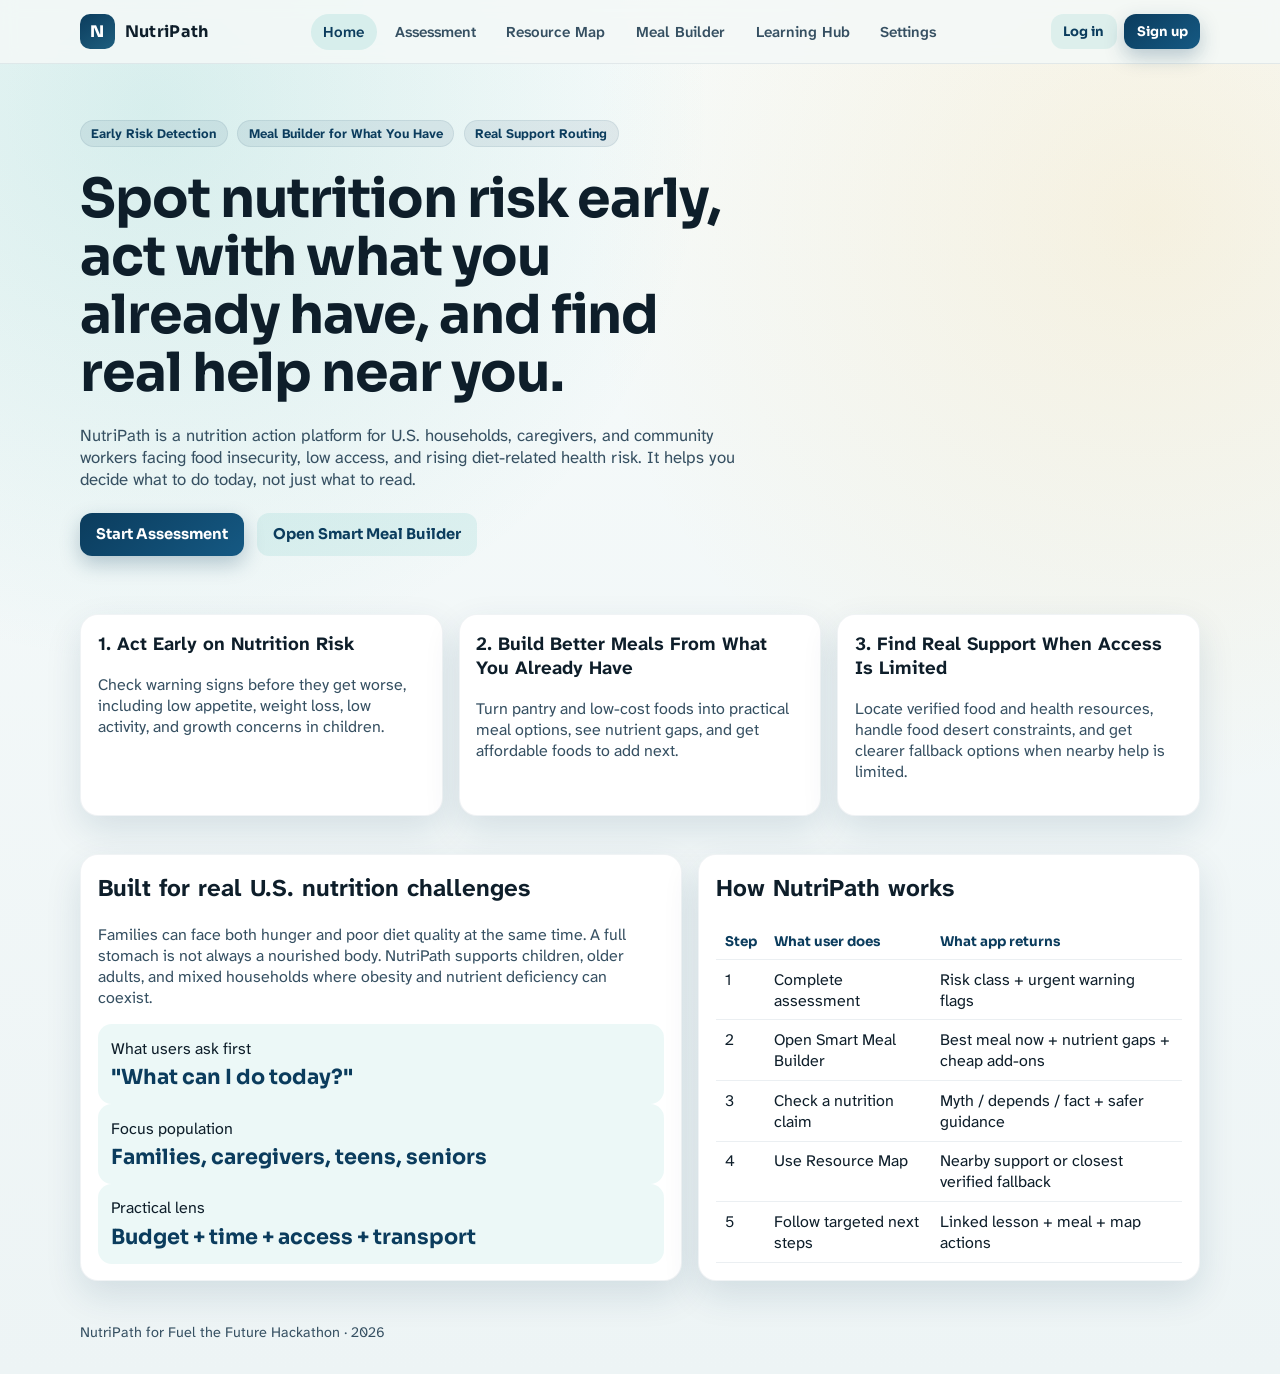
==== commit 4744c5eb: "Upgrade NutriPath into US-focused nutrition action platform" ====
--- a/index.html
+++ b/index.html
@@ -19,7 +19,7 @@
  <a class="nav-link" data-nav="home" href="./index.html">Home</a>
  <a class="nav-link" data-nav="assessment" href="./assessment.html">Assessment</a>
  <a class="nav-link" data-nav="map" href="./map.html">Resource Map</a>
- <a class="nav-link" data-nav="dashboard" href="./dashboard.html">Program Dashboard</a>
+ <a class="nav-link" data-nav="meal" href="./meal-builder.html">Meal Builder</a>
  <a class="nav-link" data-nav="learn" href="./learn.html">Learning Hub</a>
  </nav>
  </div>
@@ -28,97 +28,98 @@
  <main class="container">
  <section class="hero">
  <div class="badges">
- <span class="badge" data-i18n="home_badge_triage">Risk Triage</span>
- <span class="badge" data-i18n="home_badge_meal">Local Meal Planning</span>
- <span class="badge" data-i18n="home_badge_offline">Offline-Ready PWA</span>
+ <span class="badge">Early Risk Detection</span>
+ <span class="badge">Meal Builder for What You Have</span>
+ <span class="badge">Real Support Routing</span>
  </div>
- <h1 data-i18n="home_hero_title">Detect malnutrition early and deliver practical nutrition action in minutes.</h1>
- <p data-i18n="home_hero_desc">
- NutriPath helps individuals, families, caregivers, health workers, and NGOs run screenings, generate
- low-cost local meal plans, and connect households to nearby support services from one web platform.
+ <h1>Spot nutrition risk early, act with what you already have, and find real help near you.</h1>
+ <p>
+ NutriPath is a nutrition action platform for U.S. households, caregivers, and community workers facing food insecurity,
+ low access, and rising diet-related health risk. It helps you decide what to do today, not just what to read.
  </p>
  <div class="cta-row">
- <a class="btn btn-primary" href="./assessment.html" data-i18n="home_cta_assessment">Start Assessment</a>
- <a class="btn btn-secondary" href="./dashboard.html" data-i18n="home_cta_dashboard">Open Program Dashboard</a>
+ <a class="btn btn-primary" href="./assessment.html">Start Assessment</a>
+ <a class="btn btn-secondary" href="./meal-builder.html">Open Smart Meal Builder</a>
  </div>
  </section>
 
  <section class="section grid-3">
  <article class="card feature-card">
- <h3 data-i18n="home_feature1_title">1. Guided Risk Screening</h3>
- <p data-i18n="home_feature1_desc">
- Capture MUAC, symptoms, diet diversity, and household context through a simple mobile-first form with low-literacy labels.
+ <h3>1. Act Early on Nutrition Risk</h3>
+ <p>
+ Check warning signs before they get worse, including low appetite, weight loss, low activity, and growth concerns in children.
  </p>
  </article>
  <article class="card feature-card">
- <h3 data-i18n="home_feature2_title">2. Data-informed Action Plan</h3>
- <p data-i18n="home_feature2_desc">
- Get a risk score, urgent referral guidance, probable deficiencies, and a household nutrition plan using local affordable foods.
+ <h3>2. Build Better Meals From What You Already Have</h3>
+ <p>
+ Turn pantry and low-cost foods into practical meal options, see nutrient gaps, and get affordable foods to add next.
  </p>
  </article>
  <article class="card feature-card">
- <h3 data-i18n="home_feature3_title">3. Resource Routing</h3>
- <p data-i18n="home_feature3_desc">
- Instantly find clinics, food support points, and NGO services with route-ready map cards and travel distance estimates.
+ <h3>3. Find Real Support When Access Is Limited</h3>
+ <p>
+ Locate verified food and health resources, handle food desert constraints, and get clearer fallback options when nearby help is limited.
  </p>
  </article>
  </section>
 
  <section class="section grid-2">
  <article class="card">
- <h2 data-i18n="home_built_title">Built for underserved communities</h2>
- <p class="subtle" data-i18n="home_built_desc">
- Interface includes icon-first controls, voice readouts, and fast loading on low bandwidth. Data can be captured in field visits and synced later.
+ <h2>Built for real U.S. nutrition challenges</h2>
+ <p class="subtle">
+ Families can face both hunger and poor diet quality at the same time. A full stomach is not always a nourished body.
+ NutriPath supports children, older adults, and mixed households where obesity and nutrient deficiency can coexist.
  </p>
  <div class="kpi">
- <span data-i18n="home_kpi_time">Average screening time</span>
- <strong>4-6 min</strong>
+ <span>What users ask first</span>
+ <strong>"What can I do today?"</strong>
  </div>
  <div class="kpi">
- <span data-i18n="home_kpi_turnaround">Recommendation turnaround</span>
- <strong>&lt; 2 sec</strong>
+ <span>Focus population</span>
+ <strong>Families, caregivers, teens, seniors</strong>
  </div>
  <div class="kpi">
- <span data-i18n="home_kpi_users_label">Designed users</span>
- <strong data-i18n="home_kpi_users_value">Individuals + Families + CHWs + NGOs</strong>
+ <span>Practical lens</span>
+ <strong>Budget + time + access + transport</strong>
  </div>
  </article>
 
  <article class="card">
- <h2 data-i18n="home_flow_title">Core flow inside the app</h2>
+ <h2>How NutriPath works</h2>
  <table class="table" aria-label="Core app flow">
  <thead>
  <tr>
- <th data-i18n="home_flow_head_step">Step</th>
- <th data-i18n="home_flow_head_user">What user does</th>
- <th data-i18n="home_flow_head_app">What app returns</th>
+ <th>Step</th>
+ <th>What user does</th>
+ <th>What app returns</th>
  </tr>
  </thead>
  <tbody>
  <tr>
  <td>1</td>
- <td data-i18n="home_flow_1_user">Fill screening form</td>
- <td data-i18n="home_flow_1_app">Validated health + diet profile</td>
+ <td>Complete assessment</td>
+ <td>Risk class + urgent warning flags</td>
  </tr>
  <tr>
  <td>2</td>
- <td data-i18n="home_flow_2_user">Run assessment</td>
- <td data-i18n="home_flow_2_app">Risk class + urgency + deficiency signals</td>
+ <td>Open Smart Meal Builder</td>
+ <td>Best meal now + nutrient gaps + cheap add-ons</td>
  </tr>
  <tr>
  <td>3</td>
- <td data-i18n="home_flow_3_user">Open meal planner</td>
- <td data-i18n="home_flow_3_app">7-day local meal recommendations</td>
+ <td>Check a nutrition claim</td>
+ <td>Myth / depends / fact + safer guidance</td>
  </tr>
  <tr>
  <td>4</td>
- <td data-i18n="home_flow_4_user">Check map</td>
- <td data-i18n="home_flow_4_app">Nearby support points sorted by distance</td>
+ <td>Use Resource Map</td>
+ <td>Nearby support or closest verified fallback</td>
  </tr>
  <tr>
  <td>5</td>
- <td data-i18n="home_flow_5_user">Track follow-up</td>
- <td data-i18n="home_flow_5_app">Case history + hotspot dashboard</td>
+ <td>Follow targeted next steps</td>
+ <td>Linked lesson + meal + map actions</td>
  </tr>
  </tbody>
  </table>
--- a/styles.css
+++ b/styles.css
@@ -430,6 +430,11 @@
   display: grid;
   grid-template-columns: 330px 1fr;
   gap: 1rem;
+  align-items: start;
+}
+
+.map-frame {
+  position: relative;
 }
 
 #resource-map {
@@ -439,11 +444,45 @@
   border: 1px solid rgba(11, 60, 93, 0.08);
 }
 
+#resource-map .leaflet-popup-content {
+  margin: 0.55rem 0.65rem;
+}
+
 #resource-map .leaflet-control-attribution {
   font-size: 0.66rem;
   background: rgba(255, 255, 255, 0.72);
   color: #355266;
   padding: 0.12rem 0.4rem;
+}
+
+.map-loading {
+  position: absolute;
+  right: 0.8rem;
+  top: 0.8rem;
+  display: inline-flex;
+  align-items: center;
+  gap: 0.45rem;
+  border-radius: 999px;
+  background: rgba(11, 60, 93, 0.9);
+  color: #fff;
+  padding: 0.42rem 0.68rem;
+  font-size: 0.78rem;
+  font-weight: 700;
+  box-shadow: 0 10px 22px rgba(11, 60, 93, 0.28);
+  z-index: 1000;
+}
+
+.map-loading-dot {
+  width: 9px;
+  height: 9px;
+  border-radius: 50%;
+  background: #7ff9ef;
+  animation: mapPulse 1s ease-in-out infinite;
+}
+
+@keyframes mapPulse {
+  0%, 100% { opacity: 0.35; transform: scale(0.9); }
+  50% { opacity: 1; transform: scale(1.1); }
 }
 
 .map-label {
@@ -466,11 +505,112 @@
   text-transform: none;
 }
 
+.map-suggestions {
+  margin-top: 0.15rem;
+  border: 1px solid rgba(11, 60, 93, 0.14);
+  border-radius: 10px;
+  max-height: 180px;
+  overflow: auto;
+  background: #fff;
+  box-shadow: 0 10px 20px rgba(11, 60, 93, 0.08);
+}
+
+.map-suggestion {
+  width: 100%;
+  text-align: left;
+  padding: 0.46rem 0.6rem;
+  border: 0;
+  background: transparent;
+  cursor: pointer;
+  color: var(--ink);
+  font: inherit;
+}
+
+.map-suggestion + .map-suggestion {
+  border-top: 1px solid rgba(11, 60, 93, 0.08);
+}
+
+.map-suggestion:hover {
+  background: rgba(23, 163, 152, 0.12);
+}
+
+.map-feedback {
+  margin: 0.15rem 0 0;
+}
+
+.map-location-confirm {
+  margin: 0.55rem 0 0;
+  color: var(--success);
+  font-weight: 700;
+}
+
+.map-status {
+  min-height: 1.25rem;
+}
+
+.map-status-info {
+  color: var(--ink-soft);
+}
+
+.map-status-ok {
+  color: var(--success);
+}
+
+.map-status-warn {
+  color: #8a5c00;
+}
+
+.map-stats {
+  display: grid;
+  gap: 0.28rem;
+  margin-top: 0.42rem;
+}
+
+.map-stat-line {
+  font-size: 0.82rem;
+  color: var(--ink-soft);
+}
+
+.map-empty-state {
+  margin-top: 0.75rem;
+  border: 1px solid rgba(11, 60, 93, 0.12);
+  border-radius: 12px;
+  padding: 0.7rem;
+  background: linear-gradient(180deg, rgba(255, 255, 255, 0.95), rgba(235, 246, 246, 0.92));
+}
+
+.map-empty-state h4 {
+  margin: 0.4rem 0 0.3rem;
+  color: var(--primary);
+}
+
+.map-empty-icon {
+  width: 22px;
+  height: 22px;
+  border-radius: 50%;
+  display: grid;
+  place-items: center;
+  background: rgba(23, 163, 152, 0.16);
+  color: var(--primary);
+  font-family: Sora, sans-serif;
+  font-weight: 700;
+  font-size: 0.82rem;
+}
+
+.resource-list-heading h3 {
+  margin-bottom: 0.3rem;
+}
+
 .resource-list {
   display: grid;
   gap: 0.6rem;
   max-height: 500px;
   overflow: auto;
+  transition: opacity 0.18s ease;
+}
+
+.resource-list.is-loading {
+  opacity: 0.55;
 }
 
 .resource-item {
@@ -478,6 +618,55 @@
   border-radius: 10px;
   padding: 0.7rem;
   background: #fff;
+  cursor: pointer;
+  transition: border-color 0.16s ease, box-shadow 0.16s ease, transform 0.16s ease;
+}
+
+.resource-item:hover {
+  border-color: rgba(23, 163, 152, 0.42);
+  box-shadow: 0 8px 18px rgba(11, 60, 93, 0.1);
+  transform: translateY(-1px);
+}
+
+.resource-item-head {
+  display: flex;
+  align-items: flex-start;
+  justify-content: space-between;
+  gap: 0.45rem;
+}
+
+.resource-item-head strong {
+  line-height: 1.25;
+}
+
+.resource-distance {
+  flex-shrink: 0;
+  border-radius: 999px;
+  background: rgba(11, 60, 93, 0.08);
+  color: var(--primary);
+  font-size: 0.74rem;
+  font-weight: 700;
+  padding: 0.22rem 0.5rem;
+}
+
+.resource-meta {
+  display: flex;
+  align-items: center;
+  justify-content: space-between;
+  gap: 0.5rem;
+  margin-top: 0.33rem;
+}
+
+.resource-hours {
+  font-size: 0.79rem;
+  color: var(--ink-soft);
+}
+
+.resource-services {
+  font-size: 0.82rem;
+  color: var(--ink-soft);
+  margin-top: 0.4rem;
+  line-height: 1.35;
 }
 
 .tag {
@@ -490,6 +679,93 @@
   margin-right: 0.3rem;
 }
 
+.tag.tag-clinic {
+  background: rgba(230, 57, 70, 0.15);
+  color: #9b1021;
+}
+
+.tag.tag-food-support {
+  background: rgba(244, 185, 66, 0.2);
+  color: #8a5c00;
+}
+
+.tag.tag-ngo {
+  background: rgba(11, 60, 93, 0.15);
+  color: var(--primary);
+}
+
+.map-resource-pin {
+  width: 14px;
+  height: 14px;
+  border-radius: 50%;
+  border: 2px solid #fff;
+  box-shadow: 0 4px 9px rgba(11, 60, 93, 0.25);
+  display: inline-block;
+}
+
+.map-resource-pin-clinic {
+  background: #e63946;
+}
+
+.map-resource-pin-food-support {
+  background: #f4b942;
+}
+
+.map-resource-pin-ngo {
+  background: #0b3c5d;
+}
+
+.map-resource-pin-muted {
+  width: 9px;
+  height: 9px;
+  border-radius: 50%;
+  border: 1px solid rgba(11, 60, 93, 0.28);
+  background: rgba(11, 60, 93, 0.16);
+  display: inline-block;
+}
+
+.map-cluster {
+  background: rgba(11, 60, 93, 0.17);
+  border-radius: 50%;
+}
+
+.map-cluster-badge {
+  width: 34px;
+  height: 34px;
+  border-radius: 50%;
+  background: linear-gradient(145deg, #0b3c5d, #1a628d);
+  color: #fff;
+  border: 2px solid #fff;
+  display: grid;
+  place-items: center;
+  font-family: Sora, sans-serif;
+  font-size: 0.79rem;
+  font-weight: 700;
+  box-shadow: 0 8px 16px rgba(11, 60, 93, 0.25);
+}
+
+.map-popup {
+  max-width: 220px;
+}
+
+.map-popup-title {
+  font-family: Sora, sans-serif;
+  color: var(--primary);
+  margin-bottom: 0.28rem;
+  line-height: 1.2;
+}
+
+.map-popup-meta {
+  margin-bottom: 0.28rem;
+}
+
+.map-popup-services,
+.map-popup-hours {
+  font-size: 0.8rem;
+  color: var(--ink-soft);
+  line-height: 1.3;
+}
+
 .metric-grid {
   display: grid;
   grid-template-columns: repeat(4, minmax(0, 1fr));
@@ -527,6 +803,96 @@
   padding: 1rem;
   border: 1px solid rgba(11, 60, 93, 0.1);
   background: #fff;
+}
+
+.lesson-card-strong {
+  display: grid;
+  gap: 0.55rem;
+  box-shadow: 0 14px 28px rgba(11, 60, 93, 0.08);
+}
+
+.lesson-card-strong h3 {
+  margin: 0;
+  color: var(--primary);
+  font-family: Sora, sans-serif;
+}
+
+.lesson-card-strong h4 {
+  margin: 0.2rem 0 0;
+  color: var(--ink);
+  font-size: 0.96rem;
+}
+
+.lesson-card-strong ul {
+  margin: 0;
+  padding-left: 1.05rem;
+  display: grid;
+  gap: 0.35rem;
+}
+
+.lesson-card-strong li {
+  color: var(--ink-soft);
+  line-height: 1.35;
+}
+
+.voice-script {
+  display: grid;
+  gap: 0.42rem;
+}
+
+.voice-script p {
+  margin: 0;
+  padding: 0.58rem 0.66rem;
+  border-radius: 10px;
+  border: 1px solid rgba(11, 60, 93, 0.1);
+  background: rgba(11, 60, 93, 0.03);
+  color: var(--ink-soft);
+  transition: background-color 0.2s ease, border-color 0.2s ease, box-shadow 0.2s ease;
+}
+
+.voice-script p.spoken-active {
+  background: rgba(23, 163, 152, 0.14);
+  border-color: rgba(23, 163, 152, 0.5);
+  color: var(--primary);
+  box-shadow: 0 0 0 3px rgba(23, 163, 152, 0.14);
+}
+
+.myth-result-card {
+  border: 1px solid rgba(11, 60, 93, 0.12);
+  background: linear-gradient(180deg, rgba(255, 255, 255, 0.98), rgba(243, 250, 249, 0.96));
+}
+
+.claim-result-head {
+  display: flex;
+  align-items: center;
+  justify-content: space-between;
+  margin-bottom: 0.35rem;
+}
+
+.tag.claim-badge-myth {
+  background: rgba(230, 57, 70, 0.14);
+  color: #9b1021;
+}
+
+.tag.claim-badge-depends {
+  background: rgba(244, 185, 66, 0.2);
+  color: #8a5c00;
+}
+
+.tag.claim-badge-fact {
+  background: rgba(17, 130, 95, 0.14);
+  color: #0f6b4f;
+}
+
+.next-step-grid {
+  display: grid;
+  grid-template-columns: repeat(2, minmax(0, 1fr));
+  gap: 0.8rem;
+}
+
+.next-step-grid .card {
+  box-shadow: none;
+  border: 1px solid rgba(11, 60, 93, 0.1);
 }
 
 .selected-foods {
@@ -570,6 +936,10 @@
   gap: 0.4rem;
 }
 
+.meal-builder-results {
+  transition: opacity 0.2s ease;
+}
+
 .meal-idea-item {
   background: rgba(23, 163, 152, 0.06);
   border: 1px solid rgba(11, 60, 93, 0.1);
@@ -628,6 +998,10 @@
     grid-template-columns: 1fr;
   }
 
+  .next-step-grid {
+    grid-template-columns: 1fr;
+  }
+
   #resource-map {
     height: 380px;
   }
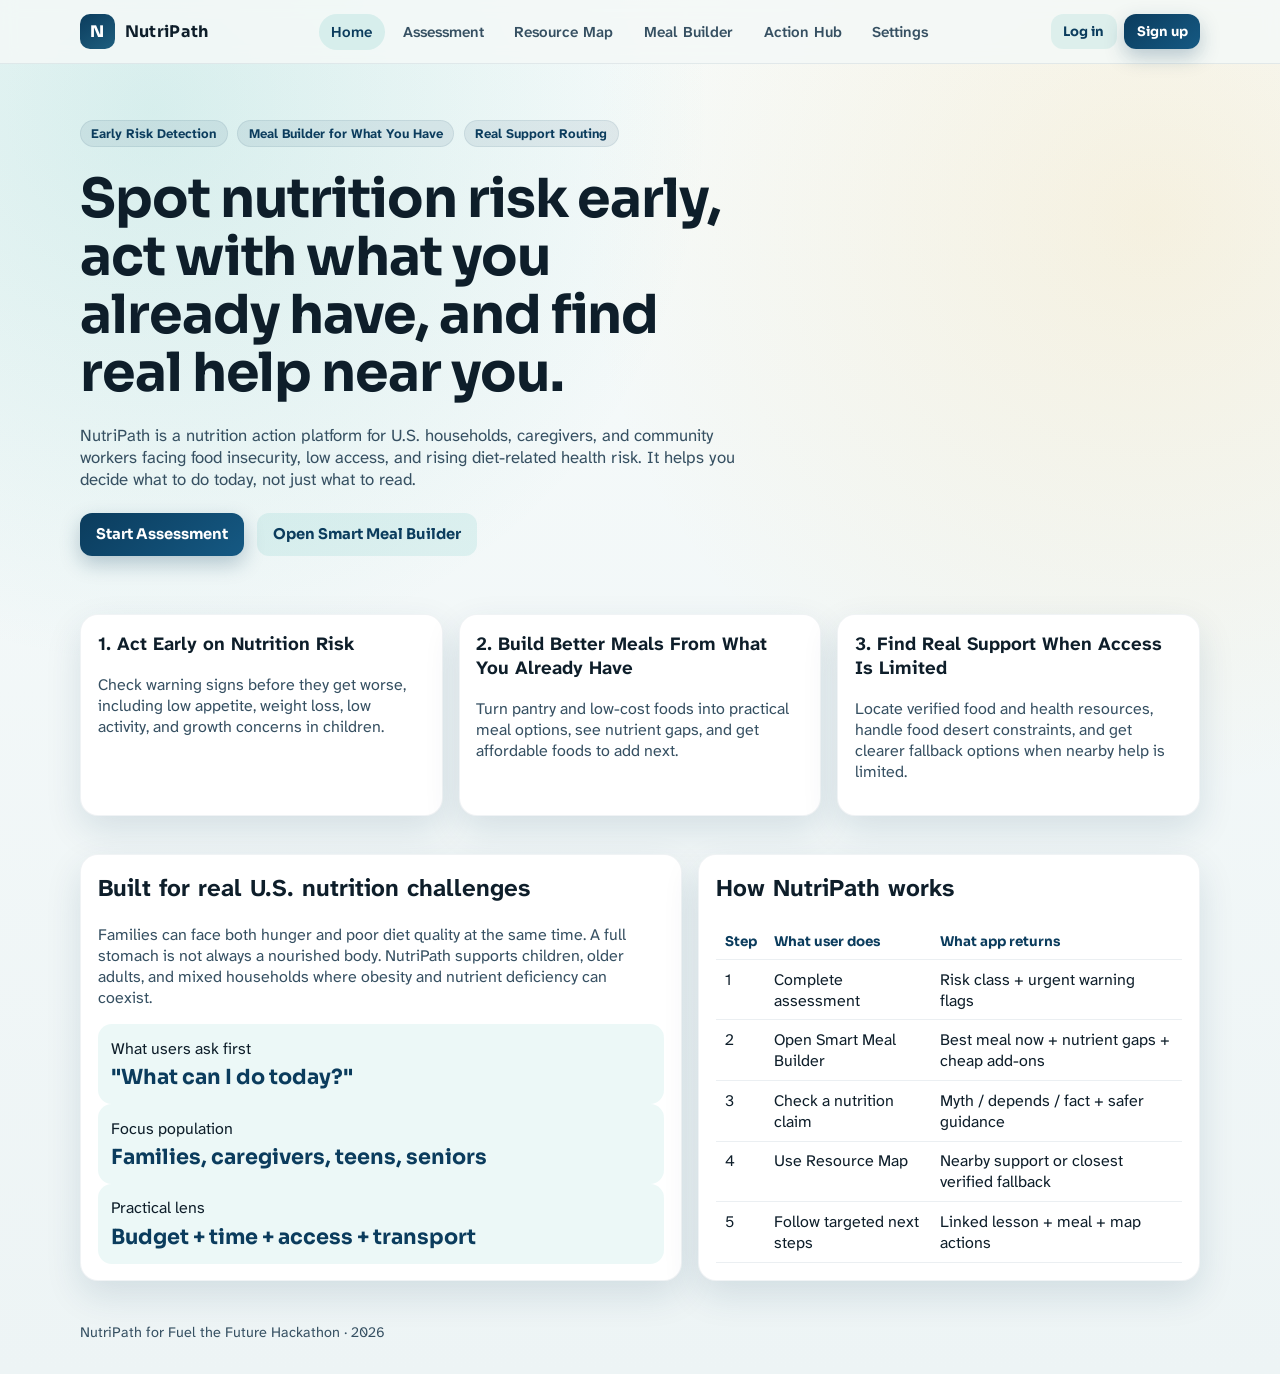
==== commit 528447d0: "Rebuild Learning Hub into Action Hub with intervention tools" ====
--- a/index.html
+++ b/index.html
@@ -20,7 +20,7 @@
  <a class="nav-link" data-nav="assessment" href="./assessment.html">Assessment</a>
  <a class="nav-link" data-nav="map" href="./map.html">Resource Map</a>
  <a class="nav-link" data-nav="meal" href="./meal-builder.html">Meal Builder</a>
- <a class="nav-link" data-nav="learn" href="./learn.html">Learning Hub</a>
+ <a class="nav-link" data-nav="learn" href="./learn.html">Action Hub</a>
  </nav>
  </div>
  </header>
--- a/styles.css
+++ b/styles.css
@@ -805,6 +805,112 @@
   background: #fff;
 }
 
+.action-hero {
+  display: grid;
+  gap: 0.8rem;
+}
+
+.action-tool-grid {
+  display: grid;
+  grid-template-columns: repeat(2, minmax(0, 1fr));
+  gap: 1rem;
+}
+
+.tool-card {
+  display: grid;
+  gap: 0.45rem;
+  align-content: start;
+}
+
+.tool-card h3 {
+  color: var(--primary);
+  margin-bottom: 0;
+}
+
+.tool-result {
+  margin-top: 0.8rem;
+  border: 1px solid rgba(11, 60, 93, 0.12);
+  border-radius: 12px;
+  padding: 0.8rem;
+  background: linear-gradient(180deg, rgba(255, 255, 255, 0.98), rgba(239, 248, 248, 0.94));
+}
+
+.result-head {
+  display: flex;
+  align-items: center;
+  justify-content: space-between;
+  gap: 0.5rem;
+  margin-bottom: 0.45rem;
+}
+
+.severity-badge {
+  display: inline-flex;
+  align-items: center;
+  border-radius: 999px;
+  padding: 0.2rem 0.6rem;
+  font-size: 0.78rem;
+  font-weight: 800;
+  font-family: Sora, sans-serif;
+}
+
+.severity-low {
+  background: rgba(17, 130, 95, 0.14);
+  color: #0f6b4f;
+}
+
+.severity-moderate {
+  background: rgba(244, 185, 66, 0.2);
+  color: #8a5c00;
+}
+
+.severity-high {
+  background: rgba(230, 57, 70, 0.14);
+  color: #9b1021;
+}
+
+.severity-urgent {
+  background: rgba(230, 57, 70, 0.22);
+  color: #87000f;
+}
+
+.tool-action-row {
+  display: flex;
+  flex-wrap: wrap;
+  gap: 0.45rem;
+  margin-top: 0.55rem;
+}
+
+.tool-columns {
+  display: grid;
+  grid-template-columns: repeat(2, minmax(0, 1fr));
+  gap: 0.8rem;
+}
+
+.tool-columns h4 {
+  margin: 0.25rem 0 0.45rem;
+}
+
+.tool-columns ul,
+.tool-columns ol,
+.tool-result ul,
+.tool-result ol {
+  margin: 0;
+  padding-left: 1.05rem;
+  display: grid;
+  gap: 0.35rem;
+}
+
+.voice-last-summary {
+  margin-top: 0.65rem;
+  border: 1px solid rgba(11, 60, 93, 0.1);
+  border-radius: 10px;
+  background: rgba(11, 60, 93, 0.04);
+  padding: 0.6rem;
+  color: var(--ink-soft);
+  font-size: 0.9rem;
+  line-height: 1.35;
+}
+
 .lesson-card-strong {
   display: grid;
   gap: 0.55rem;
@@ -1002,6 +1108,11 @@
     grid-template-columns: 1fr;
   }
 
+  .action-tool-grid,
+  .tool-columns {
+    grid-template-columns: 1fr;
+  }
+
   #resource-map {
     height: 380px;
   }
